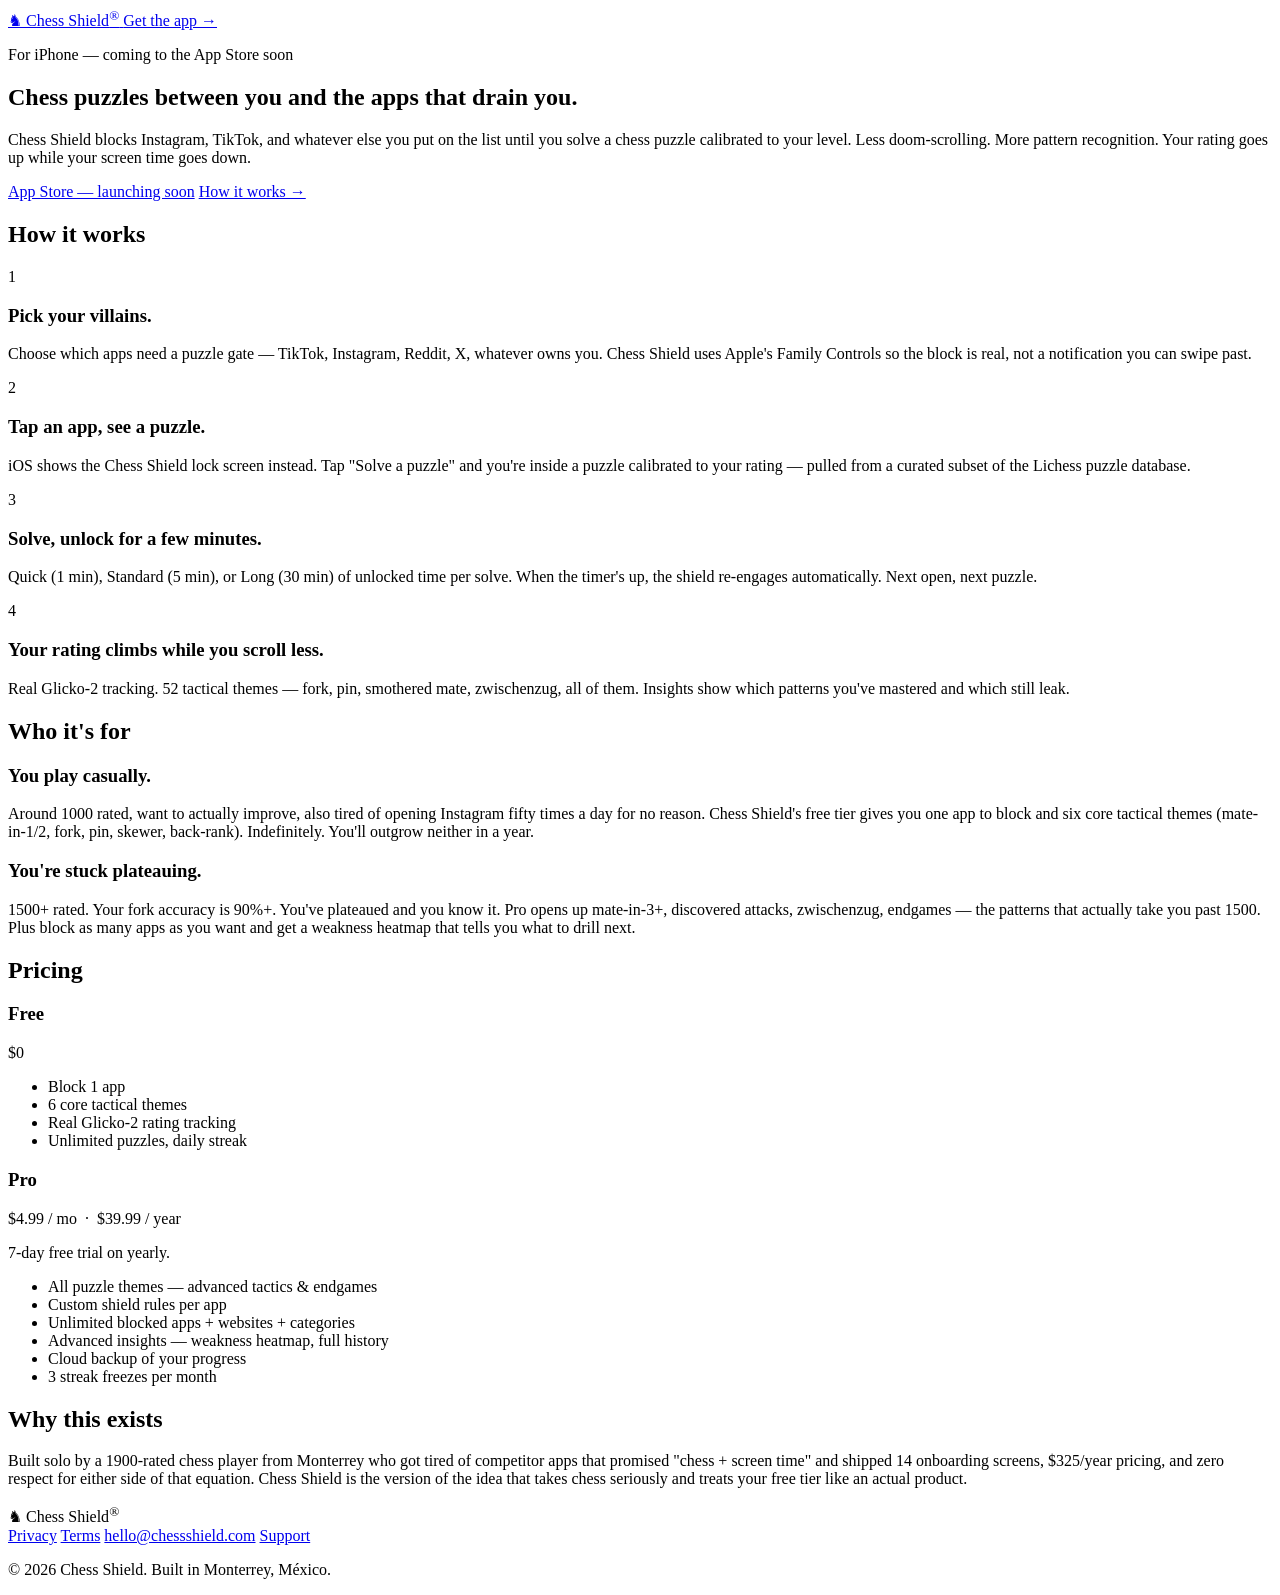
==== index.html @ 8176942b "Add index.html" ====
<!DOCTYPE html>
<html lang="en">
<head>
<meta charset="UTF-8" />
<meta name="viewport" content="width=device-width, initial-scale=1.0" />
<title>Chess Shield — Chess puzzles between you and the apps that drain you</title>
<meta name="description" content="Chess Shield blocks distracting apps until you solve a chess puzzle calibrated to your level. Less scrolling, more pattern recognition." />
<meta name="theme-color" content="#F0EDE3" />

<meta property="og:title" content="Chess Shield" />
<meta property="og:description" content="Chess puzzles between you and the apps that drain you." />
<meta property="og:type" content="website" />
<meta property="og:url" content="https://chessshield.com" />
<meta name="twitter:card" content="summary_large_image" />

<link rel="icon" href="/favicon.png" />
<link rel="preconnect" href="https://fonts.googleapis.com" />
<link rel="preconnect" href="https://fonts.gstatic.com" crossorigin />
<link href="https://fonts.googleapis.com/css2?family=Inter:wght@400;500&display=swap" rel="stylesheet" />
<link rel="stylesheet" href="/styles.css" />
</head>
<body>
<header class="brand">
  <a href="/" class="brandmark">
    <span class="knight">♞</span>
    <span class="wordmark">Chess Shield<sup>®</sup></span>
  </a>
  <a href="#download" class="cta-mini">Get the app →</a>
</header>

<main>
  <section class="hero">
    <p class="eyebrow">For iPhone — coming to the App Store soon</p>
    <h1>Chess puzzles between you and the apps that drain you.</h1>
    <p class="lede">
      Chess Shield blocks Instagram, TikTok, and whatever else you put on the list until you solve a chess puzzle calibrated to your level. Less doom-scrolling. More pattern recognition. Your rating goes up while your screen time goes down.
    </p>
    <div class="hero-ctas">
      <a id="download" href="#" class="cta-primary" aria-disabled="true">App Store — launching soon</a>
      <a href="#how" class="cta-secondary">How it works →</a>
    </div>
  </section>

  <section id="how" class="how">
    <h2>How it works</h2>
    <div class="steps">
      <article>
        <div class="step-num">1</div>
        <h3>Pick your villains.</h3>
        <p>Choose which apps need a puzzle gate — TikTok, Instagram, Reddit, X, whatever owns you. Chess Shield uses Apple's Family Controls so the block is real, not a notification you can swipe past.</p>
      </article>
      <article>
        <div class="step-num">2</div>
        <h3>Tap an app, see a puzzle.</h3>
        <p>iOS shows the Chess Shield lock screen instead. Tap "Solve a puzzle" and you're inside a puzzle calibrated to your rating — pulled from a curated subset of the Lichess puzzle database.</p>
      </article>
      <article>
        <div class="step-num">3</div>
        <h3>Solve, unlock for a few minutes.</h3>
        <p>Quick (1 min), Standard (5 min), or Long (30 min) of unlocked time per solve. When the timer's up, the shield re-engages automatically. Next open, next puzzle.</p>
      </article>
      <article>
        <div class="step-num">4</div>
        <h3>Your rating climbs while you scroll less.</h3>
        <p>Real Glicko-2 tracking. 52 tactical themes — fork, pin, smothered mate, zwischenzug, all of them. Insights show which patterns you've mastered and which still leak.</p>
      </article>
    </div>
  </section>

  <section class="for-who">
    <h2>Who it's for</h2>
    <div class="cards">
      <article class="who">
        <h3>You play casually.</h3>
        <p>Around 1000 rated, want to actually improve, also tired of opening Instagram fifty times a day for no reason. Chess Shield's free tier gives you one app to block and six core tactical themes (mate-in-1/2, fork, pin, skewer, back-rank). Indefinitely. You'll outgrow neither in a year.</p>
      </article>
      <article class="who">
        <h3>You're stuck plateauing.</h3>
        <p>1500+ rated. Your fork accuracy is 90%+. You've plateaued and you know it. Pro opens up mate-in-3+, discovered attacks, zwischenzug, endgames — the patterns that actually take you past 1500. Plus block as many apps as you want and get a weakness heatmap that tells you what to drill next.</p>
      </article>
    </div>
  </section>

  <section class="pricing">
    <h2>Pricing</h2>
    <div class="plans">
      <article class="plan">
        <h3>Free</h3>
        <p class="price">$0</p>
        <ul>
          <li>Block 1 app</li>
          <li>6 core tactical themes</li>
          <li>Real Glicko-2 rating tracking</li>
          <li>Unlimited puzzles, daily streak</li>
        </ul>
      </article>
      <article class="plan plan-featured">
        <h3>Pro</h3>
        <p class="price">$4.99 / mo &nbsp;·&nbsp; $39.99 / year</p>
        <p class="trial">7-day free trial on yearly.</p>
        <ul>
          <li>All puzzle themes — advanced tactics &amp; endgames</li>
          <li>Custom shield rules per app</li>
          <li>Unlimited blocked apps + websites + categories</li>
          <li>Advanced insights — weakness heatmap, full history</li>
          <li>Cloud backup of your progress</li>
          <li>3 streak freezes per month</li>
        </ul>
      </article>
    </div>
  </section>

  <section class="story">
    <h2>Why this exists</h2>
    <p>
      Built solo by a 1900-rated chess player from Monterrey who got tired of competitor apps that promised "chess + screen time" and shipped 14 onboarding screens, $325/year pricing, and zero respect for either side of that equation. Chess Shield is the version of the idea that takes chess seriously and treats your free tier like an actual product.
    </p>
  </section>
</main>

<footer>
  <div class="footer-inner">
    <div class="footer-brand">
      <span class="knight">♞</span> Chess Shield<sup>®</sup>
    </div>
    <nav>
      <a href="/privacy.html">Privacy</a>
      <a href="/terms.html">Terms</a>
      <a href="mailto:hello@chessshield.com">hello@chessshield.com</a>
      <a href="mailto:support@chessshield.com">Support</a>
    </nav>
    <p class="footnote">© 2026 Chess Shield. Built in Monterrey, México.</p>
  </div>
</footer>
</body>
</html>
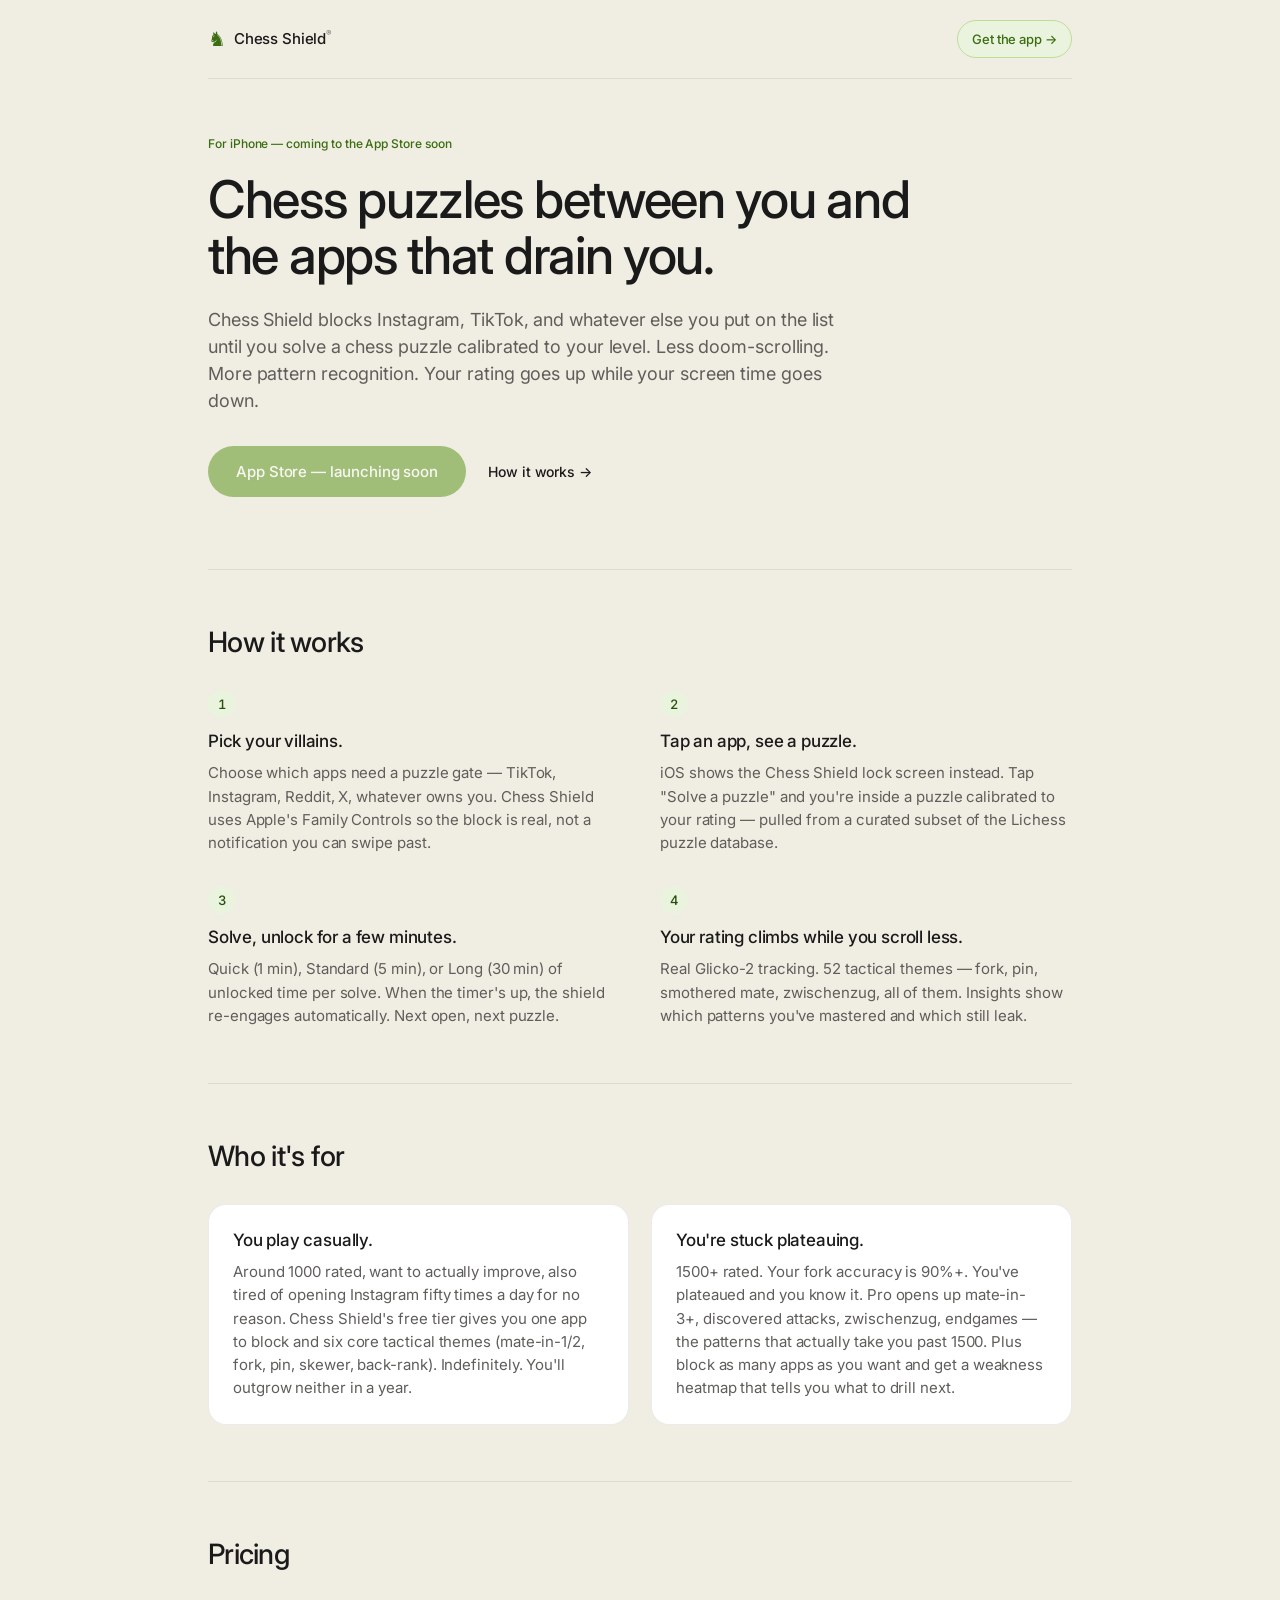
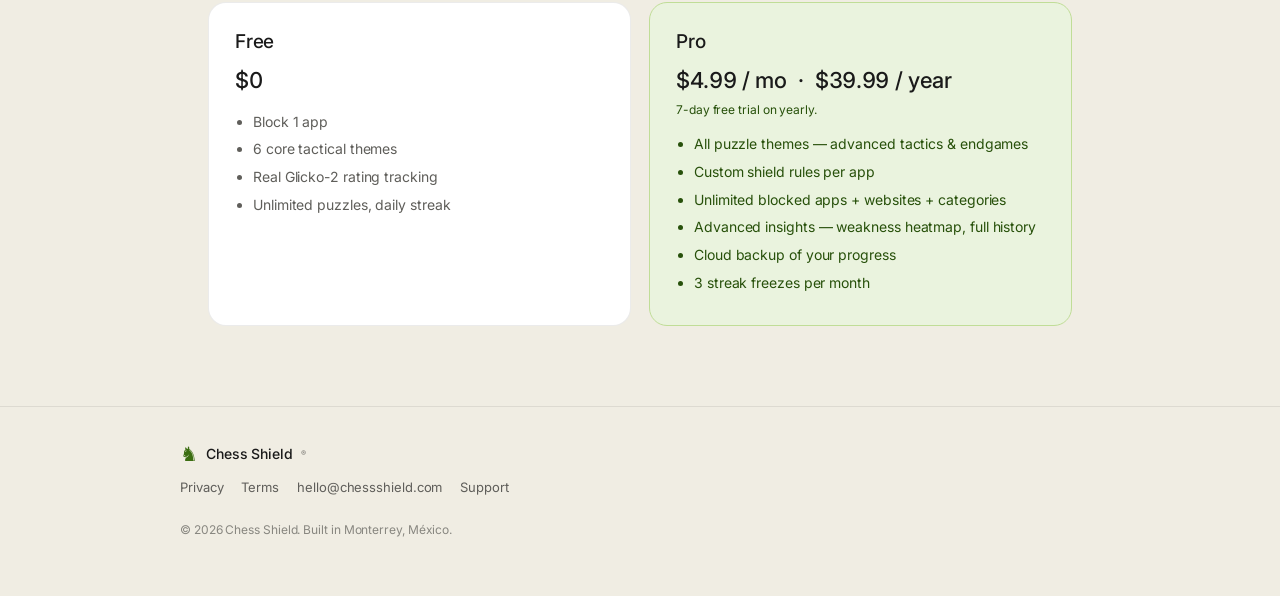
==== commit 74e3c979: "Remove 'Why this exists' section with competitor reference The section disparaged a competitor app b" ====
--- a/index.html
+++ b/index.html
@@ -109,13 +109,6 @@
       </article>
     </div>
   </section>
-
-  <section class="story">
-    <h2>Why this exists</h2>
-    <p>
-      Built solo by a 1900-rated chess player from Monterrey who got tired of competitor apps that promised "chess + screen time" and shipped 14 onboarding screens, $325/year pricing, and zero respect for either side of that equation. Chess Shield is the version of the idea that takes chess seriously and treats your free tier like an actual product.
-    </p>
-  </section>
 </main>
 
 <footer>
--- a/styles.css
+++ b/styles.css
@@ -0,0 +1,322 @@
+:root {
+  --cream: #F0EDE3;
+  --brand-green: #629924;
+  --brand-green-dark: #3B6D11;
+  --green-board-light: #EBECD0;
+  --green-50: #EAF3DE;
+  --green-border: #C0DD97;
+  --green-800: #27500A;
+  --pink-50: #FBEAF0;
+  --text-primary: #1a1a1a;
+  --text-secondary: #5F5E5A;
+  --text-tertiary: #888780;
+  --hairline: rgba(0,0,0,0.08);
+  --max: 920px;
+}
+
+* { box-sizing: border-box; }
+
+html, body {
+  margin: 0;
+  padding: 0;
+  background: var(--cream);
+  color: var(--text-primary);
+  font-family: "Inter", -apple-system, BlinkMacSystemFont, "Segoe UI", sans-serif;
+  font-weight: 400;
+  -webkit-font-smoothing: antialiased;
+  text-rendering: optimizeLegibility;
+}
+
+body {
+  line-height: 1.55;
+  letter-spacing: -0.005em;
+  overflow-x: hidden;
+}
+
+a { color: inherit; text-decoration: none; }
+a:hover { color: var(--brand-green-dark); }
+
+sup {
+  font-size: 0.55em;
+  vertical-align: top;
+  opacity: 0.5;
+  letter-spacing: 0;
+}
+
+/* ---- HEADER ---- */
+header.brand {
+  display: flex;
+  align-items: center;
+  justify-content: space-between;
+  padding: 20px 28px;
+  max-width: var(--max);
+  margin: 0 auto;
+}
+
+.brandmark {
+  display: inline-flex;
+  align-items: center;
+  gap: 8px;
+  font-weight: 500;
+  font-size: 15px;
+  letter-spacing: -0.01em;
+  color: var(--text-primary);
+}
+
+.knight {
+  color: var(--brand-green-dark);
+  font-family: Georgia, "Times New Roman", serif;
+  font-size: 20px;
+  line-height: 1;
+}
+
+.wordmark { letter-spacing: -0.01em; }
+
+.cta-mini {
+  font-size: 13px;
+  font-weight: 500;
+  letter-spacing: -0.005em;
+  color: var(--brand-green-dark);
+  padding: 8px 14px;
+  border-radius: 999px;
+  border: 1px solid var(--green-border);
+  background: var(--green-50);
+  transition: background 120ms ease;
+}
+.cta-mini:hover { background: var(--green-board-light); color: var(--green-800); }
+
+/* ---- HERO ---- */
+main { max-width: var(--max); margin: 0 auto; padding: 0 28px; }
+
+.hero {
+  padding: 56px 0 72px;
+}
+
+.eyebrow {
+  font-size: 12px;
+  font-weight: 500;
+  letter-spacing: -0.005em;
+  color: var(--brand-green-dark);
+  margin: 0 0 18px;
+  text-transform: none;
+}
+
+h1 {
+  font-size: clamp(34px, 5.5vw, 52px);
+  font-weight: 500;
+  letter-spacing: -0.025em;
+  line-height: 1.08;
+  margin: 0 0 22px;
+  max-width: 720px;
+}
+
+.lede {
+  font-size: 18px;
+  line-height: 1.5;
+  letter-spacing: -0.005em;
+  color: var(--text-secondary);
+  max-width: 640px;
+  margin: 0 0 32px;
+}
+
+.hero-ctas {
+  display: flex;
+  align-items: center;
+  gap: 18px;
+  flex-wrap: wrap;
+}
+
+.cta-primary {
+  display: inline-block;
+  background: var(--brand-green);
+  color: #FFF;
+  font-weight: 500;
+  font-size: 15px;
+  letter-spacing: -0.005em;
+  padding: 14px 28px;
+  border-radius: 999px;
+  transition: opacity 120ms ease;
+}
+.cta-primary[aria-disabled="true"] {
+  opacity: 0.55;
+  cursor: not-allowed;
+}
+.cta-primary:not([aria-disabled="true"]):hover { background: var(--brand-green-dark); color: #FFF; }
+
+.cta-secondary {
+  font-size: 14px;
+  font-weight: 500;
+  color: var(--text-primary);
+  padding: 12px 4px;
+}
+
+/* ---- SECTIONS ---- */
+section { padding: 56px 0; border-top: 1px solid var(--hairline); }
+
+h2 {
+  font-size: 28px;
+  font-weight: 500;
+  letter-spacing: -0.025em;
+  line-height: 1.15;
+  margin: 0 0 32px;
+}
+
+h3 {
+  font-size: 17px;
+  font-weight: 500;
+  letter-spacing: -0.01em;
+  line-height: 1.35;
+  margin: 0 0 8px;
+  color: var(--text-primary);
+}
+
+/* ---- HOW IT WORKS ---- */
+.steps { display: grid; grid-template-columns: 1fr; gap: 28px; }
+@media (min-width: 720px) {
+  .steps { grid-template-columns: repeat(2, 1fr); gap: 32px 40px; }
+}
+
+.steps article p {
+  color: var(--text-secondary);
+  font-size: 15px;
+  line-height: 1.55;
+  margin: 0;
+}
+
+.step-num {
+  display: inline-flex;
+  align-items: center;
+  justify-content: center;
+  width: 28px;
+  height: 28px;
+  border-radius: 999px;
+  background: var(--green-50);
+  color: var(--green-800);
+  font-weight: 500;
+  font-size: 13px;
+  margin-bottom: 12px;
+  font-variant-numeric: tabular-nums;
+}
+
+/* ---- WHO IT'S FOR ---- */
+.cards { display: grid; grid-template-columns: 1fr; gap: 22px; }
+@media (min-width: 720px) { .cards { grid-template-columns: repeat(2, 1fr); gap: 22px; } }
+
+.who {
+  background: #FFF;
+  border: 1px solid var(--hairline);
+  border-radius: 18px;
+  padding: 24px;
+}
+.who p {
+  color: var(--text-secondary);
+  font-size: 15px;
+  line-height: 1.55;
+  margin: 0;
+}
+
+/* ---- PRICING ---- */
+.plans { display: grid; grid-template-columns: 1fr; gap: 18px; }
+@media (min-width: 720px) { .plans { grid-template-columns: repeat(2, 1fr); } }
+
+.plan {
+  background: #FFF;
+  border: 1px solid var(--hairline);
+  border-radius: 18px;
+  padding: 26px;
+}
+.plan-featured {
+  background: var(--green-50);
+  border-color: var(--green-border);
+}
+.plan h3 { font-size: 19px; }
+.price {
+  font-size: 22px;
+  font-weight: 500;
+  letter-spacing: -0.015em;
+  margin: 6px 0 4px;
+  font-variant-numeric: tabular-nums;
+}
+.trial {
+  font-size: 12px;
+  color: var(--green-800);
+  margin: 0 0 14px;
+}
+.plan ul { padding-left: 18px; margin: 14px 0 0; }
+.plan li {
+  font-size: 14px;
+  line-height: 1.55;
+  color: var(--text-secondary);
+  margin: 6px 0;
+}
+.plan-featured li { color: var(--green-800); }
+
+/* ---- STORY ---- */
+.story p {
+  font-size: 16px;
+  line-height: 1.6;
+  color: var(--text-secondary);
+  max-width: 680px;
+  margin: 0;
+}
+
+/* ---- FOOTER ---- */
+footer {
+  border-top: 1px solid var(--hairline);
+  padding: 36px 28px 56px;
+  margin-top: 24px;
+}
+.footer-inner {
+  max-width: var(--max);
+  margin: 0 auto;
+  display: grid;
+  gap: 12px;
+}
+.footer-brand {
+  display: inline-flex;
+  align-items: center;
+  gap: 8px;
+  font-weight: 500;
+  font-size: 14px;
+}
+footer nav {
+  display: flex;
+  flex-wrap: wrap;
+  gap: 18px;
+  font-size: 13px;
+  color: var(--text-secondary);
+}
+footer nav a:hover { color: var(--brand-green-dark); }
+.footnote {
+  font-size: 12px;
+  color: var(--text-tertiary);
+  margin: 12px 0 0;
+}
+
+/* ---- LEGAL PAGES ---- */
+.legal {
+  max-width: 720px;
+  margin: 0 auto;
+  padding: 32px 28px 80px;
+}
+.legal h1 {
+  font-size: 36px;
+  margin-bottom: 8px;
+}
+.legal .meta {
+  font-size: 13px;
+  color: var(--text-tertiary);
+  margin: 0 0 32px;
+}
+.legal h2 {
+  font-size: 20px;
+  letter-spacing: -0.015em;
+  margin: 36px 0 12px;
+}
+.legal p, .legal li {
+  font-size: 15px;
+  line-height: 1.65;
+  color: var(--text-secondary);
+}
+.legal ul { padding-left: 20px; }
+.legal a { color: var(--brand-green-dark); text-decoration: underline; }
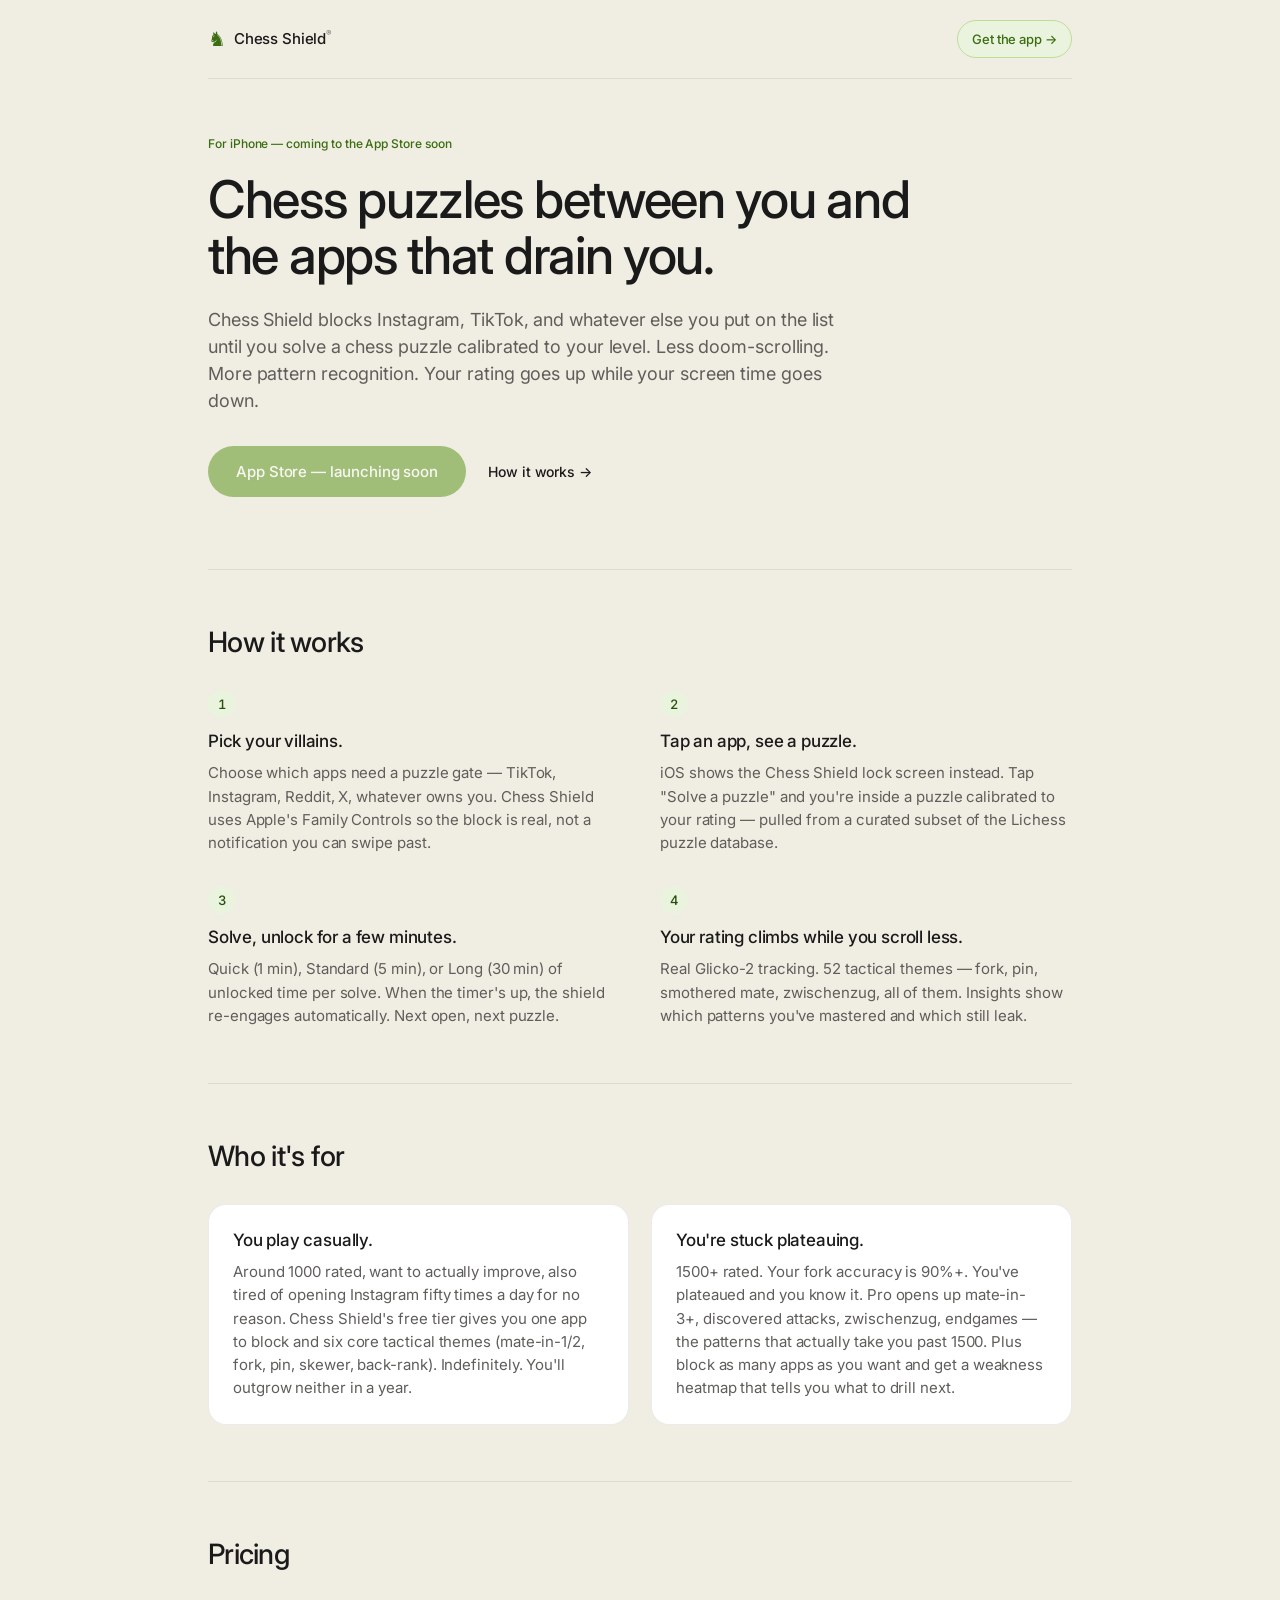
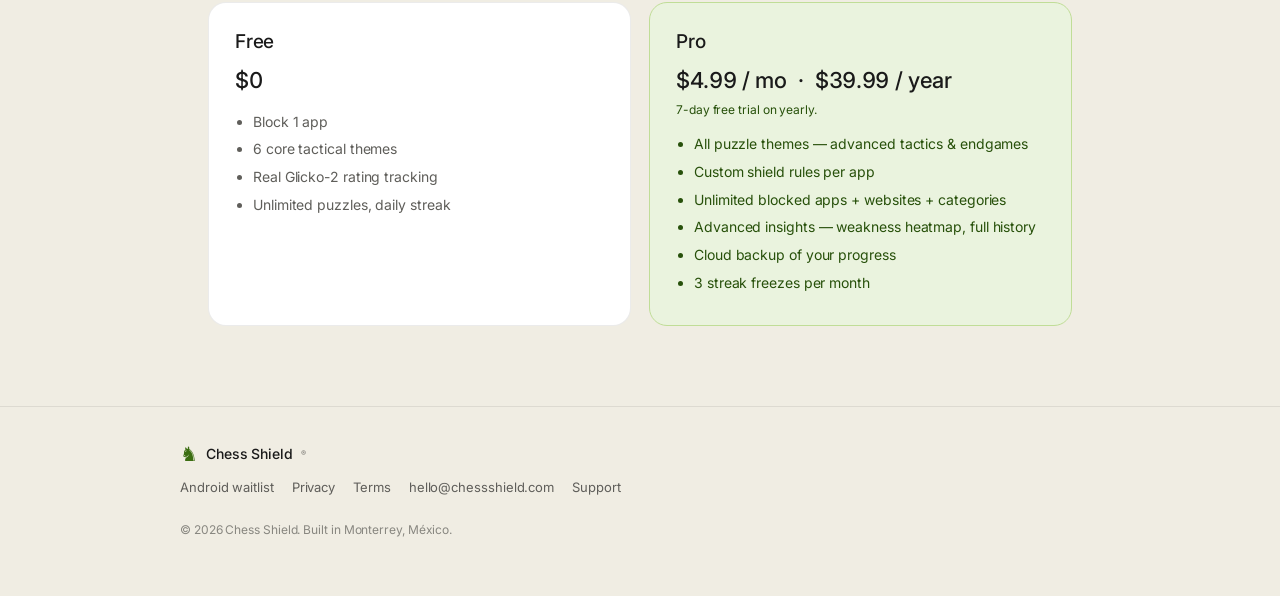
==== commit 14500b25: "Add Android waitlist page Landing page at /android with email signup wired to Supabase (android_wait" ====
--- a/index.html
+++ b/index.html
@@ -117,6 +117,7 @@
       <span class="knight">♞</span> Chess Shield<sup>®</sup>
     </div>
     <nav>
+      <a href="/android">Android waitlist</a>
       <a href="/privacy.html">Privacy</a>
       <a href="/terms.html">Terms</a>
       <a href="mailto:hello@chessshield.com">hello@chessshield.com</a>
--- a/styles.css
+++ b/styles.css
@@ -293,6 +293,85 @@
   margin: 12px 0 0;
 }
 
+/* ---- ANDROID WAITLIST ---- */
+.waitlist-hero { padding-bottom: 96px; }
+
+.waitlist-card {
+  background: #FFF;
+  border: 1px solid var(--hairline);
+  border-radius: 18px;
+  padding: 26px;
+  max-width: 560px;
+  margin-top: 40px;
+}
+.waitlist-card h3 { font-size: 19px; margin-bottom: 6px; }
+
+.waitlist-sub {
+  font-size: 15px;
+  line-height: 1.55;
+  color: var(--text-secondary);
+  margin: 0 0 18px;
+}
+
+.waitlist-row {
+  display: flex;
+  gap: 10px;
+  flex-wrap: wrap;
+}
+
+#waitlist-email {
+  flex: 1 1 220px;
+  font-family: inherit;
+  font-size: 15px;
+  letter-spacing: -0.005em;
+  color: var(--text-primary);
+  background: var(--cream);
+  border: 1px solid var(--hairline);
+  border-radius: 999px;
+  padding: 13px 20px;
+  outline: none;
+  min-width: 0;
+}
+#waitlist-email:focus {
+  border-color: var(--green-border);
+  background: #FFF;
+}
+#waitlist-email::placeholder { color: var(--text-tertiary); }
+
+#waitlist-btn {
+  border: none;
+  cursor: pointer;
+  font-family: inherit;
+}
+#waitlist-btn:disabled { opacity: 0.55; cursor: wait; }
+
+#waitlist-hp {
+  position: absolute;
+  left: -9999px;
+  height: 0;
+  width: 0;
+  border: 0;
+  padding: 0;
+}
+
+#waitlist-msg {
+  font-size: 14px;
+  line-height: 1.5;
+  margin: 12px 2px 0;
+  color: var(--text-secondary);
+  min-height: 0;
+}
+#waitlist-msg:empty { margin: 0; }
+#waitlist-msg.msg-success { color: var(--green-800); }
+#waitlist-msg.msg-error { color: #A03A52; }
+
+.waitlist-disclaimer {
+  font-size: 12px;
+  line-height: 1.55;
+  color: var(--text-tertiary);
+  margin: 18px 0 0;
+}
+
 /* ---- LEGAL PAGES ---- */
 .legal {
   max-width: 720px;
